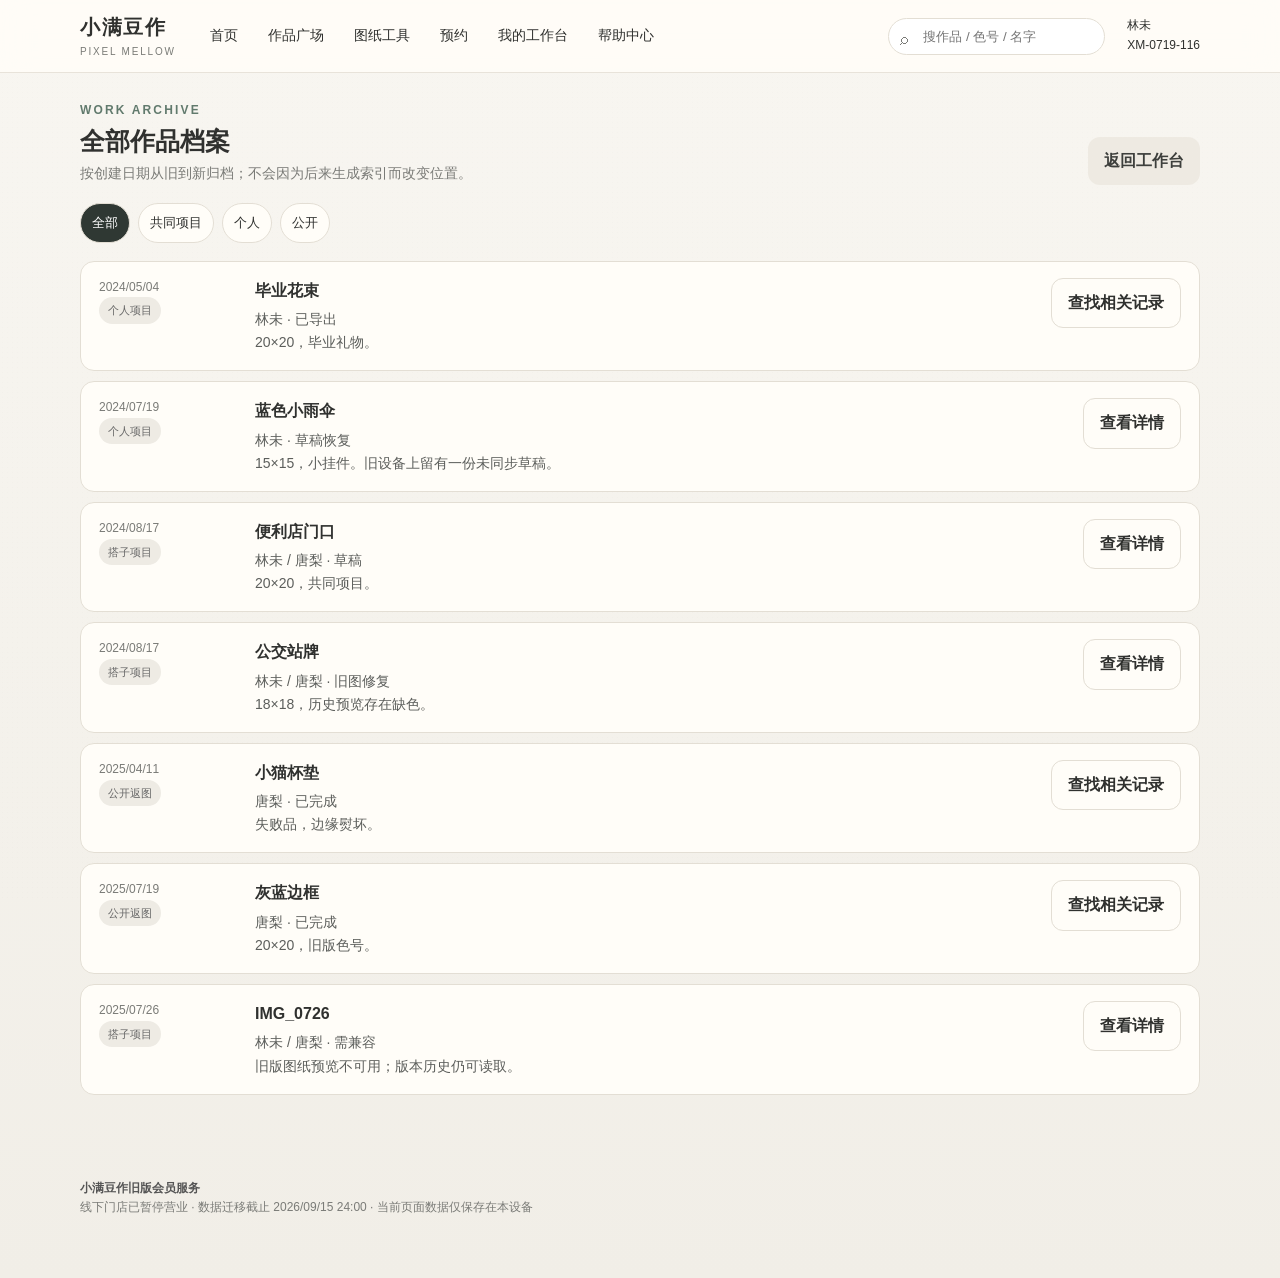
==== archive.html @ 3117f8c7 "pindou" ====
<!doctype html><html lang="zh-CN"><head><meta charset="utf-8"><meta name="viewport" content="width=device-width,initial-scale=1,maximum-scale=1,user-scalable=yes"><meta name="theme-color" content="#f7f4ee"><title>小满豆作</title><link rel="stylesheet" href="assets/css/app.css"></head><body data-page="archive"><noscript>此页面需要启用 JavaScript。</noscript><script src="assets/js/data.js"></script><script src="assets/js/bead-editor.js"></script><script src="assets/js/app.js"></script></body></html>
---- assets/css/app.css ----
:root{--bg:#f7f4ee;--paper:#fffdf8;--ink:#30312f;--muted:#7a7b77;--line:#e3ded4;--mint:#9fb8aa;--mint-d:#617a6d;--rose:#d8b8b6;--yellow:#e6d5a0;--blue:#93a9b8;--danger:#9a625f;--shadow:0 14px 40px rgba(60,50,40,.08);--radius:18px}*{box-sizing:border-box}html{scroll-behavior:smooth}body{margin:0;background:linear-gradient(180deg,#f8f6f1,#f1eee7);color:var(--ink);font-family:-apple-system,BlinkMacSystemFont,"Segoe UI","PingFang SC","Hiragino Sans GB","Microsoft YaHei",sans-serif;line-height:1.65}.wrap{width:min(1120px,calc(100% - 32px));margin:auto}.topbar{position:sticky;top:0;z-index:30;background:rgba(255,253,248,.88);backdrop-filter:blur(14px);border-bottom:1px solid rgba(227,222,212,.8)}.nav{display:flex;align-items:center;gap:22px;height:72px}.brand{font-weight:800;letter-spacing:.08em;font-size:20px;white-space:nowrap}.brand small{display:block;font-weight:500;font-size:10px;color:var(--muted);letter-spacing:.18em}.navlinks{display:flex;gap:6px;flex:1;overflow:auto}.navlinks a{color:var(--ink);text-decoration:none;padding:9px 12px;border-radius:999px;font-size:14px;white-space:nowrap}.navlinks a.active,.navlinks a:hover{background:#ece8df}.searchbox{position:relative;min-width:210px}.searchbox input{width:100%;padding:10px 12px 10px 34px;border:1px solid var(--line);background:white;border-radius:999px;outline:none}.searchbox:before{content:'⌕';position:absolute;left:12px;top:8px;color:var(--muted)}.member{font-size:12px;color:var(--muted);white-space:nowrap}.hero{margin:30px 0 24px;padding:38px;border:1px solid var(--line);border-radius:28px;background:radial-gradient(circle at 80% 20%,rgba(159,184,170,.28),transparent 28%),radial-gradient(circle at 70% 80%,rgba(216,184,182,.24),transparent 30%),var(--paper);box-shadow:var(--shadow);position:relative;overflow:hidden}.hero h1{font-size:clamp(34px,5vw,64px);line-height:1.08;margin:6px 0 14px;letter-spacing:-.04em}.hero p{max-width:720px;color:#575954}.eyebrow{font-size:12px;letter-spacing:.18em;text-transform:uppercase;color:var(--mint-d);font-weight:800}.hero-grid{display:grid;grid-template-columns:1.3fr .7fr;gap:28px;align-items:center}.hero-art{min-height:270px;border-radius:24px;background:linear-gradient(145deg,#f5eadc,#e6efe9);display:flex;align-items:center;justify-content:center;position:relative;overflow:hidden}.hero-art .big-bead{width:180px;height:180px;border-radius:50%;background:radial-gradient(circle,#f7f3ea 0 28%,#8fa5b4 29% 58%,#6e8797 59% 100%);box-shadow:inset 0 0 0 10px rgba(255,255,255,.2),0 20px 36px rgba(75,95,104,.2)}.hero-art .mini{position:absolute;width:34px;height:34px;border-radius:50%;background:var(--rose);box-shadow:inset 0 0 0 9px rgba(255,255,255,.45)}.hero-art .m1{top:34px;left:38px}.hero-art .m2{right:32px;bottom:38px;background:var(--yellow)}.hero-art .m3{right:58px;top:48px;background:var(--mint)}.notice{display:flex;gap:14px;padding:16px 18px;border:1px solid #e8ddc4;background:#fff9eb;border-radius:14px;margin:16px 0}.notice strong{display:block}.notice .dot{width:10px;height:10px;border-radius:50%;background:#c59d57;margin-top:8px;flex:0 0 auto}.section{margin:28px 0 42px}.section-head{display:flex;align-items:end;justify-content:space-between;gap:20px;margin-bottom:14px}.section-head h2{margin:0;font-size:25px}.section-head p{margin:0;color:var(--muted);font-size:14px}.grid{display:grid;grid-template-columns:repeat(3,1fr);gap:16px}.grid.two{grid-template-columns:repeat(2,1fr)}.card{background:var(--paper);border:1px solid var(--line);border-radius:var(--radius);padding:20px;box-shadow:0 8px 24px rgba(60,50,40,.04);position:relative}.card.clickable{cursor:pointer;transition:.2s}.card.clickable:hover{transform:translateY(-2px);box-shadow:var(--shadow)}.tag{display:inline-flex;align-items:center;padding:4px 9px;border-radius:999px;background:#eeebe4;color:#666;font-size:11px;margin-right:6px}.tag.mint{background:#e6efe9;color:#597165}.tag.rose{background:#f3e8e7;color:#8d6663}.tag.blue{background:#e6edf1;color:#5f7786}.meta{font-size:12px;color:var(--muted)}.btn{display:inline-flex;align-items:center;justify-content:center;gap:8px;border:0;border-radius:12px;padding:11px 16px;background:#2f3833;color:white;text-decoration:none;font-weight:700;cursor:pointer}.btn.secondary{background:#eeeae2;color:#3d3f3c}.btn.ghost{background:transparent;color:var(--ink);border:1px solid var(--line)}.btn.danger{background:#8c5b58}.actions{display:flex;gap:10px;flex-wrap:wrap;margin-top:16px}.statrow{display:grid;grid-template-columns:repeat(4,1fr);gap:12px}.stat{padding:18px;border:1px solid var(--line);background:var(--paper);border-radius:16px}.stat b{display:block;font-size:26px}.stat span{font-size:12px;color:var(--muted)}.list{display:flex;flex-direction:column;gap:10px}.list-item{display:grid;grid-template-columns:140px 1fr auto;gap:16px;align-items:start;padding:16px 18px;background:var(--paper);border:1px solid var(--line);border-radius:14px}.list-item .date{color:var(--muted);font-size:12px}.list-item h3{margin:0 0 4px;font-size:16px}.list-item p{margin:0;color:#5c5e5b;font-size:14px}.post{padding:18px 20px;background:var(--paper);border:1px solid var(--line);border-radius:16px}.post h3{margin:3px 0 8px;font-size:18px}.story-img{width:100%;display:block;border-radius:14px;border:1px solid var(--line);background:#f0ece4;margin:12px 0 14px;aspect-ratio:12/7;object-fit:cover}.post p{margin:0}.comments{margin-top:13px;padding-top:12px;border-top:1px dashed var(--line);font-size:13px;color:#666}.comments div{margin:4px 0}.bead-preview{height:150px;border-radius:16px;background:#f3efe7;position:relative;overflow:hidden;display:grid;place-items:center;margin-bottom:14px}.thumb-grid{display:grid;grid-template-columns:repeat(var(--n),9px);gap:1px}.thumb-bead{width:9px;height:9px;border-radius:50%;box-shadow:inset 0 0 0 2px rgba(255,255,255,.5)}.project-card .progress{height:7px;background:#ece8df;border-radius:999px;overflow:hidden;margin:12px 0}.project-card .progress i{display:block;height:100%;background:var(--mint)}.split{display:grid;grid-template-columns:1fr 360px;gap:20px}.side{position:sticky;top:92px;align-self:start}.table{width:100%;border-collapse:collapse;background:var(--paper);border:1px solid var(--line);border-radius:14px;overflow:hidden}.table th,.table td{padding:12px 14px;border-bottom:1px solid var(--line);text-align:left;font-size:13px}.table th{background:#f2eee6;color:#5c5e5b}.table tr:last-child td{border-bottom:0}.search-results mark{background:#fff1b8;padding:0 2px}.hint{padding:12px 14px;border-left:3px solid var(--mint);background:#eef4f0;border-radius:8px;font-size:13px;color:#54645b}.subnav{display:flex;gap:8px;flex-wrap:wrap;margin:18px 0}.subnav a,.subnav button{border:1px solid var(--line);background:var(--paper);padding:8px 11px;border-radius:999px;color:var(--ink);text-decoration:none;font-size:13px;cursor:pointer}.subnav a.active,.subnav button.active{background:#2f3833;color:white}.empty{padding:34px;text-align:center;border:1px dashed var(--line);border-radius:16px;color:var(--muted)}.editor-shell{display:grid;grid-template-columns:minmax(0,1fr) 280px;gap:18px}.editor-stage{background:#ece8df;border:1px solid var(--line);border-radius:20px;padding:18px;overflow:auto;min-height:520px;display:flex;align-items:center;justify-content:center}.bead-board{display:grid;grid-template-columns:repeat(var(--size),var(--cell));gap:2px;padding:16px;background:#d9d2c5;border-radius:16px;touch-action:none;user-select:none;box-shadow:inset 0 0 0 1px rgba(70,60,50,.08)}.bead-cell{width:var(--cell);height:var(--cell);border-radius:50%;background:rgba(255,255,255,.22);position:relative;box-shadow:inset 0 0 0 1px rgba(70,60,50,.08);cursor:pointer}.bead-cell.guide:after{content:'';position:absolute;inset:28%;border-radius:50%;background:var(--guide);opacity:.22}.bead-cell.filled{background:var(--bead);box-shadow:inset 0 0 0 calc(var(--cell)*.28) rgba(255,255,255,.38),0 1px 1px rgba(30,30,30,.12)}.bead-cell.final-slot{outline:2px dashed #8d6c67;outline-offset:2px}.palette{display:grid;grid-template-columns:1fr 1fr;gap:8px}.swatch{border:1px solid var(--line);background:white;border-radius:12px;padding:9px;display:flex;align-items:center;gap:8px;cursor:pointer}.swatch.active{outline:2px solid #2f3833}.swatch i{width:24px;height:24px;border-radius:50%;background:var(--c);box-shadow:inset 0 0 0 7px rgba(255,255,255,.4)}.toolrow{display:flex;gap:8px;flex-wrap:wrap}.toolrow button{border:1px solid var(--line);background:white;border-radius:10px;padding:9px 11px;cursor:pointer}.editor-meta{font-size:13px;color:var(--muted)}.completion{padding:18px;border-radius:14px;background:#edf3ef;border:1px solid #dbe8e0;margin-top:14px}.iron-layer{position:absolute;inset:0;pointer-events:none;background:linear-gradient(115deg,transparent 20%,rgba(255,255,255,.55) 45%,transparent 70%);opacity:0;transform:translateX(-100%)}.iron-layer.run{animation:iron 1.8s ease both}@keyframes iron{0%{opacity:0;transform:translateX(-100%)}20%{opacity:.8}100%{opacity:0;transform:translateX(100%)}}.toast{position:fixed;right:24px;bottom:24px;z-index:50;padding:13px 16px;background:#2f3833;color:white;border-radius:12px;box-shadow:var(--shadow);opacity:0;transform:translateY(8px);pointer-events:none;transition:.25s}.toast.show{opacity:1;transform:none}.toast.ghost{background:#4d4b50}.modal{position:fixed;inset:0;background:rgba(30,28,24,.42);display:none;z-index:60;align-items:center;justify-content:center;padding:20px}.modal.open{display:flex}.modal-card{width:min(720px,100%);max-height:85vh;overflow:auto;background:var(--paper);border-radius:22px;padding:24px;box-shadow:0 30px 80px rgba(0,0,0,.18);position:relative}.modal-close{position:sticky;top:0;float:right;z-index:2;border:1px solid var(--line);background:var(--paper);border-radius:999px;padding:7px 11px;cursor:pointer}.search-pop{position:absolute;top:48px;left:0;right:0;background:var(--paper);border:1px solid var(--line);border-radius:14px;box-shadow:var(--shadow);padding:8px;display:none;max-height:360px;overflow:auto}.search-pop.open{display:block}.search-hit{display:block;padding:10px;border-radius:10px;text-decoration:none;color:var(--ink)}.search-hit:hover{background:#f0ece5}.search-hit small{display:block;color:var(--muted)}.footer{padding:42px 0 60px;color:var(--muted);font-size:12px}.odd{color:#7d5d5a}.micro{font-size:11px;color:var(--muted)}.ghostline{font-family:ui-monospace,Consolas,monospace;background:#f3efe8;padding:10px 12px;border-radius:10px;font-size:12px}.migration-choice{display:grid;grid-template-columns:repeat(2,1fr);gap:12px}.migration-choice button{padding:18px;text-align:left;border:1px solid var(--line);background:var(--paper);border-radius:16px;cursor:pointer}.migration-choice button:hover{border-color:#9eb2a7}.quiet-end{padding:44px 24px;text-align:center;background:var(--paper);border:1px solid var(--line);border-radius:24px}.quiet-end h2{font-size:30px;margin:0 0 8px}.quiet-end p{color:var(--muted)}@media(max-width:860px){.nav{height:auto;padding:12px 0;flex-wrap:wrap}.navlinks{order:3;width:100%}.searchbox{flex:1;min-width:150px}.member{display:none}.hero{padding:24px}.hero-grid,.split,.editor-shell{grid-template-columns:1fr}.hero-art{min-height:200px}.grid,.grid.two{grid-template-columns:1fr}.statrow{grid-template-columns:repeat(2,1fr)}.side{position:static}.list-item{grid-template-columns:1fr}.editor-stage{min-height:420px;padding:10px}.migration-choice{grid-template-columns:1fr}.bead-board{}.wrap{width:min(100% - 20px,1120px)}}@media(max-width:480px){.brand{font-size:18px}.hero h1{font-size:36px}.hero-art .big-bead{width:130px;height:130px}.statrow{grid-template-columns:1fr 1fr}.card{padding:16px}.post{padding:15px}.bead-board{gap:1px;padding:10px}.palette{grid-template-columns:1fr}.toast{left:12px;right:12px;bottom:12px}.table{display:block;overflow-x:auto}.searchbox{min-width:130px}}a{color:var(--mint-d);text-underline-offset:3px}.brand,.card.clickable,.member{text-decoration:none;color:inherit}.member:hover{color:var(--ink)}body:before{content:'';position:fixed;inset:0;pointer-events:none;opacity:.28;z-index:-1;background-image:radial-gradient(rgba(80,65,45,.055) .65px,transparent .65px);background-size:5px 5px}.hero-art{padding:0;background:#e9e4da}.hero-art img{width:100%;height:100%;min-height:270px;object-fit:cover;display:block;filter:saturate(.88) contrast(.96)}.hero-note{margin-top:12px}.card.clickable{display:block}.grid{grid-template-columns:repeat(3,minmax(0,1fr))}.post{box-shadow:0 5px 18px rgba(60,50,40,.035)}.post-preview{display:-webkit-box;-webkit-line-clamp:4;-webkit-box-orient:vertical;overflow:hidden}.post-foot{display:flex;align-items:center;justify-content:space-between;gap:10px;margin-top:16px;padding-top:12px;border-top:1px dashed var(--line)}.post.detail{max-width:780px;margin:auto;padding:26px}.post.detail h2{font-size:30px;margin:6px 0 10px}.detail-comments{font-size:14px}.detail-comments b{display:block;color:var(--ink);margin-bottom:7px}.crumb{display:flex;gap:8px;align-items:center;color:var(--muted);font-size:13px;margin:18px 0}.crumb a{color:var(--mint-d)}.story-img{max-height:420px}.generated-thumb{display:grid;place-items:center;min-height:260px;background:linear-gradient(145deg,#f1eee7,#e4ded2)}.generated-thumb .thumb-grid{transform:scale(1.55)}.table-wrap{overflow:auto;border-radius:14px}.table a{color:var(--ink)}.table tr:hover td{background:#fbf9f4}.card-head{display:flex;align-items:center;justify-content:space-between;gap:12px}.card-head h3{margin:0}.compact-row{grid-template-columns:110px 1fr auto;padding:13px 0;border:0;border-top:1px solid var(--line);border-radius:0;box-shadow:none}.compact-row:first-of-type{margin-top:10px}.stat small{display:block;font-size:10px;color:var(--muted);margin-top:2px}.checklist{display:grid;gap:0}.checklist>div{display:flex;align-items:center;justify-content:space-between;padding:12px 0;border-bottom:1px solid var(--line)}.checklist>div:last-child{border-bottom:0}.ok{color:#567365}.warn{color:#8b6d39}.bad{color:#935c58}.check-card{min-height:175px}.check-label{display:inline-block;font-size:11px;font-weight:800;letter-spacing:.08em;padding:5px 9px;border-radius:999px;background:#efebe3;color:#666}.check-label.ok{background:#e7f0e9;color:#567365}.check-label.warn{background:#fff3d9;color:#836628}.check-label.bad{background:#f5e5e3;color:#915d59}.project-facts{display:grid;grid-template-columns:repeat(4,1fr);gap:10px;margin:20px 0}.project-facts>div{padding:14px;background:#f3efe8;border-radius:12px}.project-facts span{display:block;font-size:11px;color:var(--muted)}.project-facts b{font-size:14px}.legacy-project{padding:28px;max-width:860px}.compat-card{display:flex;justify-content:space-between;gap:20px;align-items:center}.compat-card h3{margin:2px 0}.compat-preview{display:flex;align-items:center;justify-content:center;gap:18px;margin:18px 0}.legacy-chip{min-width:100px;padding:15px;border:1px solid var(--line);border-radius:14px;text-align:center;background:#edf1f3;font-weight:800}.legacy-chip.pale{background:#f5f2eb}.muted-hint{border-left-color:#c8c1b5;background:#f5f2eb}.link-btn{border:0;background:none;color:var(--mint-d);padding:0;text-decoration:underline;cursor:pointer}.hidden{display:none!important}.subtle{background:#f6f3ec;border-color:var(--line)}.soft{background:#faf8f3}.editor-card{padding:14px}.editor-panel h3{margin:2px 0 8px}.editor-title-row{display:flex;justify-content:space-between;gap:8px}.primary-tools button{min-height:40px}.toolrow button.active-tool{background:#2f3833;color:white}.editor-stage{overscroll-behavior:contain}.board-wrap{position:relative;min-width:max-content}.bead-cell.pulse{animation:pulseCell .9s ease 2}@keyframes pulseCell{50%{outline:4px solid rgba(154,98,95,.45);outline-offset:3px}}.bead-cell.readonly{cursor:default}.editor-readonly .toolrow button:not(#zoomOut):not(#zoomIn):not(#guide):not(#locate){opacity:.45;cursor:not-allowed}.final-hint{margin-top:10px;padding-top:10px;border-top:1px dashed var(--line)}.pan-mode{cursor:grab}.pan-mode:active{cursor:grabbing}.ghost-note{margin-top:10px}.ghost-row td{background:#f0edf2!important;color:#5c5360}.centered{justify-content:center}.footer b{color:#555}.empty.compact{padding:12px}.quiet-end{background:radial-gradient(circle at 50% 0,rgba(159,184,170,.14),transparent 42%),var(--paper)}@media(max-width:860px){.hero-art img{min-height:210px}.project-facts{grid-template-columns:repeat(2,1fr)}.compat-card{display:block}.post.detail{padding:20px}.compact-row{grid-template-columns:1fr auto}.compact-row .date{grid-column:1/-1}.editor-stage{justify-content:flex-start;min-height:480px}.generated-thumb .thumb-grid{transform:scale(1.3)}}@media(max-width:600px){.nav{gap:10px}.searchbox{order:2;min-width:0;width:calc(100% - 130px)}.navlinks{order:3}.hero{margin-top:16px;border-radius:20px}.hero p{font-size:14px}.hero-art{display:none}.section{margin:22px 0 34px}.section-head{align-items:flex-start;flex-direction:column}.list-item{gap:9px}.post.detail h2{font-size:25px}.project-facts{grid-template-columns:1fr 1fr}.editor-card{padding:8px}.editor-stage{padding:8px;min-height:430px;max-height:68vh}.bead-board{padding:12px}.toolrow{display:grid;grid-template-columns:repeat(3,1fr)}.toolrow button{padding:9px 6px;font-size:12px}.palette{grid-template-columns:1fr 1fr}.swatch{padding:8px 6px}.swatch i{width:22px;height:22px}.migration-choice button{min-height:92px}.generated-thumb{min-height:220px}.post-foot .btn{padding:8px 12px}.toast{font-size:13px}.legacy-project{padding:19px}}@media(max-width:390px){.palette{grid-template-columns:1fr}.toolrow{grid-template-columns:repeat(2,1fr)}.project-facts{grid-template-columns:1fr}.brand small{display:none}.brand{font-size:17px}.searchbox{width:calc(100% - 110px)}}.filterbar{display:flex;align-items:center;justify-content:space-between;gap:16px;margin:12px 0 18px}.tag-scroll{margin:0;min-width:0}.year-filter{display:flex;align-items:center;gap:7px;color:var(--muted);font-size:12px;white-space:nowrap}.year-filter select{border:1px solid var(--line);background:var(--paper);border-radius:999px;padding:8px 30px 8px 11px;color:var(--ink)}.plaza-count{font-size:12px;color:var(--muted);padding:7px 10px;background:#f0ece4;border-radius:999px;white-space:nowrap}.read-post{opacity:.78}.read-post:hover{opacity:1}.author-link{color:inherit;text-decoration:none;border-bottom:1px dotted #b8b0a2}.pager{display:grid;grid-template-columns:1fr auto 1fr;align-items:center;gap:12px;margin:22px 0 0}.pager>*:last-child{justify-self:end}.post-nav{display:grid;grid-template-columns:1fr auto 1fr;align-items:center;gap:14px;max-width:780px;margin:18px auto}.post-nav>div:last-child{text-align:right}.post-nav a:not(.btn){font-size:13px;color:var(--muted)}.profile-card{display:grid;grid-template-columns:96px 1fr;gap:22px;background:var(--paper);border:1px solid var(--line);border-radius:24px;padding:26px;box-shadow:var(--shadow);max-width:900px}.avatar{width:86px;height:86px;border-radius:28px;background:linear-gradient(145deg,#e9ddd8,#dce8e1);display:grid;place-items:center;font-size:34px;font-weight:800;color:#667268}.profile-card h2{font-size:32px;margin:2px 0 0}.profile-card p{max-width:700px}.profile-card blockquote{margin:12px 0 0;padding:10px 14px;border-left:3px solid var(--mint);background:#f3f0e9;color:#666;border-radius:0 10px 10px 0}.compact-section{max-width:900px}.modal-list .compact-row{grid-template-columns:110px 1fr auto}.compact-details{border:1px solid var(--line);border-radius:12px;background:#faf8f3;margin:10px 0 14px}.compact-details summary{cursor:pointer;padding:11px 13px;font-weight:700;font-size:13px}.history-columns{display:grid;grid-template-columns:1fr 1fr;gap:14px;padding:0 13px 13px}.history-columns b{display:block;font-size:12px;margin-bottom:5px}.record-actions{margin-top:10px}.record-actions .btn{flex:1;padding-inline:8px}.faq-groups{display:grid;gap:12px}.faq-group{border:1px solid var(--line);border-radius:16px;background:#f3efe8;overflow:hidden}.faq-group>summary{cursor:pointer;list-style:none;padding:15px 18px;font-weight:800;display:flex;justify-content:space-between;align-items:center}.faq-group>summary::-webkit-details-marker{display:none}.faq-group>summary:after{content:'＋';font-weight:500;color:var(--muted)}.faq-group[open]>summary:after{content:'－'}.faq-group>summary span{margin-left:auto;margin-right:12px;font-size:11px;font-weight:500;color:var(--muted)}.faq-grid{padding:0 12px 12px}.faq-grid .card{box-shadow:none;background:var(--paper)}.editor-intro{margin:12px 0;padding:12px 14px;background:#fff8e8;border:1px solid #eadfc2;border-radius:12px;font-size:13px}.editor-intro b{display:block;margin-bottom:4px}.editor-intro ol{margin:5px 0 8px;padding-left:20px}.editor-intro li{margin:2px 0}.tool-caption{font-size:10px;letter-spacing:.12em;color:var(--muted);font-weight:800;margin:13px 0 6px}.secondary-tools{padding-top:2px;border-top:1px dashed var(--line);margin-top:10px}.editor-hint{margin-top:12px}.primary-tools #moreTools{background:#f5f2eb}.primary-tools #moreTools[aria-expanded="true"]{background:#e8e4dc}.editor-readonly #moreTools{opacity:1!important;cursor:pointer!important}@media(max-width:860px){.filterbar{align-items:flex-start;flex-direction:column}.tag-scroll{width:100%;overflow-x:auto;flex-wrap:nowrap;padding-bottom:4px}.tag-scroll a{flex:0 0 auto}.year-filter{align-self:flex-end}.profile-card{grid-template-columns:72px 1fr;padding:20px}.avatar{width:66px;height:66px;border-radius:22px;font-size:27px}.profile-card h2{font-size:27px}}@media(max-width:600px){.plaza-count{align-self:flex-start}.pager{grid-template-columns:1fr 1fr}.pager .micro{grid-column:1/-1;grid-row:1;text-align:center}.pager .btn{grid-row:2}.post-nav{grid-template-columns:1fr 1fr}.post-nav>div:nth-child(2){grid-column:1/-1;grid-row:2;text-align:center}.post-nav>div:last-child{text-align:right}.profile-card{grid-template-columns:1fr}.avatar{width:58px;height:58px}.history-columns{grid-template-columns:1fr}.faq-grid{padding:0 8px 8px}.primary-tools{grid-template-columns:repeat(2,1fr)!important}.primary-tools #moreTools{grid-column:1/-1}.secondary-tools .toolrow{grid-template-columns:repeat(2,1fr)}.editor-hint{font-size:12px}.modal-list .compact-row{grid-template-columns:1fr}.modal-list .compact-row .date{grid-column:auto}}.select-filters{display:flex;gap:8px;align-items:center;flex-wrap:wrap}@media(max-width:600px){.select-filters{width:100%;justify-content:space-between}.year-filter{align-self:auto}}.search-type-filter{margin-top:0;overflow-x:auto;flex-wrap:nowrap;padding-bottom:5px}.search-type-filter a{flex:0 0 auto}
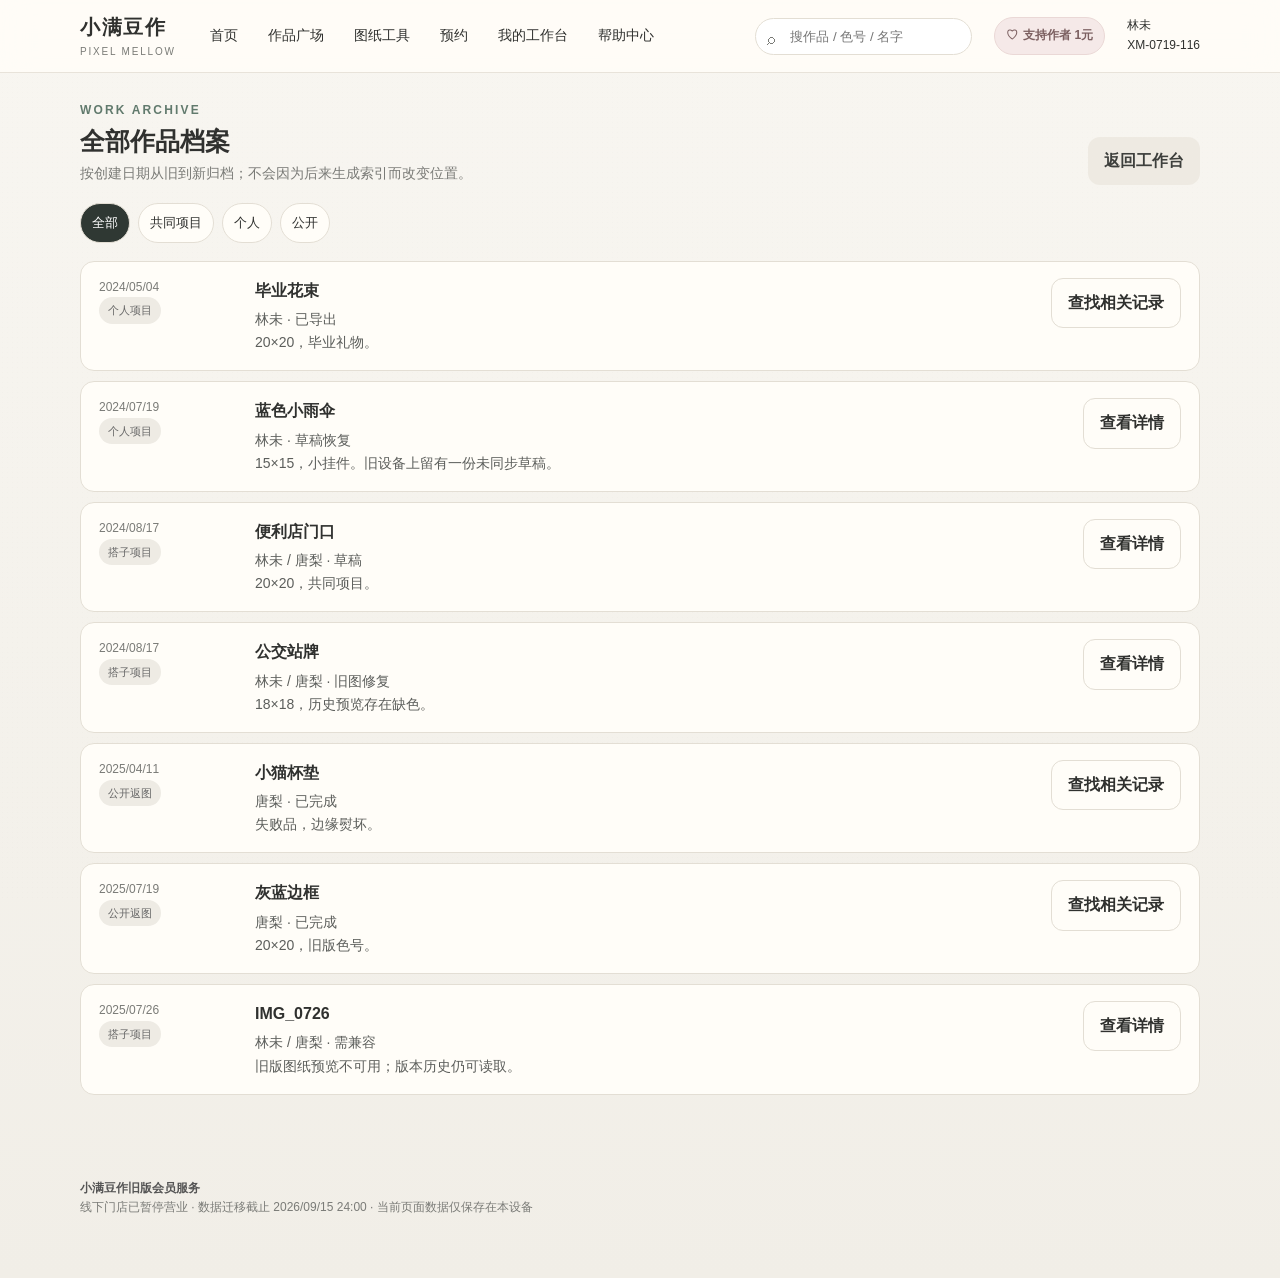
==== commit 9878e83c: "pindou1" ====
--- a/archive.html
+++ b/archive.html
@@ -1 +1 @@
-<!doctype html><html lang="zh-CN"><head><meta charset="utf-8"><meta name="viewport" content="width=device-width,initial-scale=1,maximum-scale=1,user-scalable=yes"><meta name="theme-color" content="#f7f4ee"><title>小满豆作</title><link rel="stylesheet" href="assets/css/app.css"></head><body data-page="archive"><noscript>此页面需要启用 JavaScript。</noscript><script src="assets/js/data.js"></script><script src="assets/js/bead-editor.js"></script><script src="assets/js/app.js"></script></body></html>+<!doctype html><html lang="zh-CN"><head><meta charset="utf-8"><meta name="viewport" content="width=device-width,initial-scale=1,maximum-scale=1,user-scalable=yes"><meta name="theme-color" content="#f7f4ee"><title>小满豆作</title><link rel="stylesheet" href="assets/css/app.css"><link rel="stylesheet" href="assets/css/paywall.css"></head><body data-page="archive"><noscript>此页面需要启用 JavaScript。</noscript><script src="assets/js/data.js"></script><script src="assets/js/bead-editor.js"></script><script src="assets/js/paywall.js"></script><script src="assets/js/app.js"></script></body></html>
--- a/assets/css/app.css
+++ b/assets/css/app.css
@@ -1 +1 @@
-:root{--bg:#f7f4ee;--paper:#fffdf8;--ink:#30312f;--muted:#7a7b77;--line:#e3ded4;--mint:#9fb8aa;--mint-d:#617a6d;--rose:#d8b8b6;--yellow:#e6d5a0;--blue:#93a9b8;--danger:#9a625f;--shadow:0 14px 40px rgba(60,50,40,.08);--radius:18px}*{box-sizing:border-box}html{scroll-behavior:smooth}body{margin:0;background:linear-gradient(180deg,#f8f6f1,#f1eee7);color:var(--ink);font-family:-apple-system,BlinkMacSystemFont,"Segoe UI","PingFang SC","Hiragino Sans GB","Microsoft YaHei",sans-serif;line-height:1.65}.wrap{width:min(1120px,calc(100% - 32px));margin:auto}.topbar{position:sticky;top:0;z-index:30;background:rgba(255,253,248,.88);backdrop-filter:blur(14px);border-bottom:1px solid rgba(227,222,212,.8)}.nav{display:flex;align-items:center;gap:22px;height:72px}.brand{font-weight:800;letter-spacing:.08em;font-size:20px;white-space:nowrap}.brand small{display:block;font-weight:500;font-size:10px;color:var(--muted);letter-spacing:.18em}.navlinks{display:flex;gap:6px;flex:1;overflow:auto}.navlinks a{color:var(--ink);text-decoration:none;padding:9px 12px;border-radius:999px;font-size:14px;white-space:nowrap}.navlinks a.active,.navlinks a:hover{background:#ece8df}.searchbox{position:relative;min-width:210px}.searchbox input{width:100%;padding:10px 12px 10px 34px;border:1px solid var(--line);background:white;border-radius:999px;outline:none}.searchbox:before{content:'⌕';position:absolute;left:12px;top:8px;color:var(--muted)}.member{font-size:12px;color:var(--muted);white-space:nowrap}.hero{margin:30px 0 24px;padding:38px;border:1px solid var(--line);border-radius:28px;background:radial-gradient(circle at 80% 20%,rgba(159,184,170,.28),transparent 28%),radial-gradient(circle at 70% 80%,rgba(216,184,182,.24),transparent 30%),var(--paper);box-shadow:var(--shadow);position:relative;overflow:hidden}.hero h1{font-size:clamp(34px,5vw,64px);line-height:1.08;margin:6px 0 14px;letter-spacing:-.04em}.hero p{max-width:720px;color:#575954}.eyebrow{font-size:12px;letter-spacing:.18em;text-transform:uppercase;color:var(--mint-d);font-weight:800}.hero-grid{display:grid;grid-template-columns:1.3fr .7fr;gap:28px;align-items:center}.hero-art{min-height:270px;border-radius:24px;background:linear-gradient(145deg,#f5eadc,#e6efe9);display:flex;align-items:center;justify-content:center;position:relative;overflow:hidden}.hero-art .big-bead{width:180px;height:180px;border-radius:50%;background:radial-gradient(circle,#f7f3ea 0 28%,#8fa5b4 29% 58%,#6e8797 59% 100%);box-shadow:inset 0 0 0 10px rgba(255,255,255,.2),0 20px 36px rgba(75,95,104,.2)}.hero-art .mini{position:absolute;width:34px;height:34px;border-radius:50%;background:var(--rose);box-shadow:inset 0 0 0 9px rgba(255,255,255,.45)}.hero-art .m1{top:34px;left:38px}.hero-art .m2{right:32px;bottom:38px;background:var(--yellow)}.hero-art .m3{right:58px;top:48px;background:var(--mint)}.notice{display:flex;gap:14px;padding:16px 18px;border:1px solid #e8ddc4;background:#fff9eb;border-radius:14px;margin:16px 0}.notice strong{display:block}.notice .dot{width:10px;height:10px;border-radius:50%;background:#c59d57;margin-top:8px;flex:0 0 auto}.section{margin:28px 0 42px}.section-head{display:flex;align-items:end;justify-content:space-between;gap:20px;margin-bottom:14px}.section-head h2{margin:0;font-size:25px}.section-head p{margin:0;color:var(--muted);font-size:14px}.grid{display:grid;grid-template-columns:repeat(3,1fr);gap:16px}.grid.two{grid-template-columns:repeat(2,1fr)}.card{background:var(--paper);border:1px solid var(--line);border-radius:var(--radius);padding:20px;box-shadow:0 8px 24px rgba(60,50,40,.04);position:relative}.card.clickable{cursor:pointer;transition:.2s}.card.clickable:hover{transform:translateY(-2px);box-shadow:var(--shadow)}.tag{display:inline-flex;align-items:center;padding:4px 9px;border-radius:999px;background:#eeebe4;color:#666;font-size:11px;margin-right:6px}.tag.mint{background:#e6efe9;color:#597165}.tag.rose{background:#f3e8e7;color:#8d6663}.tag.blue{background:#e6edf1;color:#5f7786}.meta{font-size:12px;color:var(--muted)}.btn{display:inline-flex;align-items:center;justify-content:center;gap:8px;border:0;border-radius:12px;padding:11px 16px;background:#2f3833;color:white;text-decoration:none;font-weight:700;cursor:pointer}.btn.secondary{background:#eeeae2;color:#3d3f3c}.btn.ghost{background:transparent;color:var(--ink);border:1px solid var(--line)}.btn.danger{background:#8c5b58}.actions{display:flex;gap:10px;flex-wrap:wrap;margin-top:16px}.statrow{display:grid;grid-template-columns:repeat(4,1fr);gap:12px}.stat{padding:18px;border:1px solid var(--line);background:var(--paper);border-radius:16px}.stat b{display:block;font-size:26px}.stat span{font-size:12px;color:var(--muted)}.list{display:flex;flex-direction:column;gap:10px}.list-item{display:grid;grid-template-columns:140px 1fr auto;gap:16px;align-items:start;padding:16px 18px;background:var(--paper);border:1px solid var(--line);border-radius:14px}.list-item .date{color:var(--muted);font-size:12px}.list-item h3{margin:0 0 4px;font-size:16px}.list-item p{margin:0;color:#5c5e5b;font-size:14px}.post{padding:18px 20px;background:var(--paper);border:1px solid var(--line);border-radius:16px}.post h3{margin:3px 0 8px;font-size:18px}.story-img{width:100%;display:block;border-radius:14px;border:1px solid var(--line);background:#f0ece4;margin:12px 0 14px;aspect-ratio:12/7;object-fit:cover}.post p{margin:0}.comments{margin-top:13px;padding-top:12px;border-top:1px dashed var(--line);font-size:13px;color:#666}.comments div{margin:4px 0}.bead-preview{height:150px;border-radius:16px;background:#f3efe7;position:relative;overflow:hidden;display:grid;place-items:center;margin-bottom:14px}.thumb-grid{display:grid;grid-template-columns:repeat(var(--n),9px);gap:1px}.thumb-bead{width:9px;height:9px;border-radius:50%;box-shadow:inset 0 0 0 2px rgba(255,255,255,.5)}.project-card .progress{height:7px;background:#ece8df;border-radius:999px;overflow:hidden;margin:12px 0}.project-card .progress i{display:block;height:100%;background:var(--mint)}.split{display:grid;grid-template-columns:1fr 360px;gap:20px}.side{position:sticky;top:92px;align-self:start}.table{width:100%;border-collapse:collapse;background:var(--paper);border:1px solid var(--line);border-radius:14px;overflow:hidden}.table th,.table td{padding:12px 14px;border-bottom:1px solid var(--line);text-align:left;font-size:13px}.table th{background:#f2eee6;color:#5c5e5b}.table tr:last-child td{border-bottom:0}.search-results mark{background:#fff1b8;padding:0 2px}.hint{padding:12px 14px;border-left:3px solid var(--mint);background:#eef4f0;border-radius:8px;font-size:13px;color:#54645b}.subnav{display:flex;gap:8px;flex-wrap:wrap;margin:18px 0}.subnav a,.subnav button{border:1px solid var(--line);background:var(--paper);padding:8px 11px;border-radius:999px;color:var(--ink);text-decoration:none;font-size:13px;cursor:pointer}.subnav a.active,.subnav button.active{background:#2f3833;color:white}.empty{padding:34px;text-align:center;border:1px dashed var(--line);border-radius:16px;color:var(--muted)}.editor-shell{display:grid;grid-template-columns:minmax(0,1fr) 280px;gap:18px}.editor-stage{background:#ece8df;border:1px solid var(--line);border-radius:20px;padding:18px;overflow:auto;min-height:520px;display:flex;align-items:center;justify-content:center}.bead-board{display:grid;grid-template-columns:repeat(var(--size),var(--cell));gap:2px;padding:16px;background:#d9d2c5;border-radius:16px;touch-action:none;user-select:none;box-shadow:inset 0 0 0 1px rgba(70,60,50,.08)}.bead-cell{width:var(--cell);height:var(--cell);border-radius:50%;background:rgba(255,255,255,.22);position:relative;box-shadow:inset 0 0 0 1px rgba(70,60,50,.08);cursor:pointer}.bead-cell.guide:after{content:'';position:absolute;inset:28%;border-radius:50%;background:var(--guide);opacity:.22}.bead-cell.filled{background:var(--bead);box-shadow:inset 0 0 0 calc(var(--cell)*.28) rgba(255,255,255,.38),0 1px 1px rgba(30,30,30,.12)}.bead-cell.final-slot{outline:2px dashed #8d6c67;outline-offset:2px}.palette{display:grid;grid-template-columns:1fr 1fr;gap:8px}.swatch{border:1px solid var(--line);background:white;border-radius:12px;padding:9px;display:flex;align-items:center;gap:8px;cursor:pointer}.swatch.active{outline:2px solid #2f3833}.swatch i{width:24px;height:24px;border-radius:50%;background:var(--c);box-shadow:inset 0 0 0 7px rgba(255,255,255,.4)}.toolrow{display:flex;gap:8px;flex-wrap:wrap}.toolrow button{border:1px solid var(--line);background:white;border-radius:10px;padding:9px 11px;cursor:pointer}.editor-meta{font-size:13px;color:var(--muted)}.completion{padding:18px;border-radius:14px;background:#edf3ef;border:1px solid #dbe8e0;margin-top:14px}.iron-layer{position:absolute;inset:0;pointer-events:none;background:linear-gradient(115deg,transparent 20%,rgba(255,255,255,.55) 45%,transparent 70%);opacity:0;transform:translateX(-100%)}.iron-layer.run{animation:iron 1.8s ease both}@keyframes iron{0%{opacity:0;transform:translateX(-100%)}20%{opacity:.8}100%{opacity:0;transform:translateX(100%)}}.toast{position:fixed;right:24px;bottom:24px;z-index:50;padding:13px 16px;background:#2f3833;color:white;border-radius:12px;box-shadow:var(--shadow);opacity:0;transform:translateY(8px);pointer-events:none;transition:.25s}.toast.show{opacity:1;transform:none}.toast.ghost{background:#4d4b50}.modal{position:fixed;inset:0;background:rgba(30,28,24,.42);display:none;z-index:60;align-items:center;justify-content:center;padding:20px}.modal.open{display:flex}.modal-card{width:min(720px,100%);max-height:85vh;overflow:auto;background:var(--paper);border-radius:22px;padding:24px;box-shadow:0 30px 80px rgba(0,0,0,.18);position:relative}.modal-close{position:sticky;top:0;float:right;z-index:2;border:1px solid var(--line);background:var(--paper);border-radius:999px;padding:7px 11px;cursor:pointer}.search-pop{position:absolute;top:48px;left:0;right:0;background:var(--paper);border:1px solid var(--line);border-radius:14px;box-shadow:var(--shadow);padding:8px;display:none;max-height:360px;overflow:auto}.search-pop.open{display:block}.search-hit{display:block;padding:10px;border-radius:10px;text-decoration:none;color:var(--ink)}.search-hit:hover{background:#f0ece5}.search-hit small{display:block;color:var(--muted)}.footer{padding:42px 0 60px;color:var(--muted);font-size:12px}.odd{color:#7d5d5a}.micro{font-size:11px;color:var(--muted)}.ghostline{font-family:ui-monospace,Consolas,monospace;background:#f3efe8;padding:10px 12px;border-radius:10px;font-size:12px}.migration-choice{display:grid;grid-template-columns:repeat(2,1fr);gap:12px}.migration-choice button{padding:18px;text-align:left;border:1px solid var(--line);background:var(--paper);border-radius:16px;cursor:pointer}.migration-choice button:hover{border-color:#9eb2a7}.quiet-end{padding:44px 24px;text-align:center;background:var(--paper);border:1px solid var(--line);border-radius:24px}.quiet-end h2{font-size:30px;margin:0 0 8px}.quiet-end p{color:var(--muted)}@media(max-width:860px){.nav{height:auto;padding:12px 0;flex-wrap:wrap}.navlinks{order:3;width:100%}.searchbox{flex:1;min-width:150px}.member{display:none}.hero{padding:24px}.hero-grid,.split,.editor-shell{grid-template-columns:1fr}.hero-art{min-height:200px}.grid,.grid.two{grid-template-columns:1fr}.statrow{grid-template-columns:repeat(2,1fr)}.side{position:static}.list-item{grid-template-columns:1fr}.editor-stage{min-height:420px;padding:10px}.migration-choice{grid-template-columns:1fr}.bead-board{}.wrap{width:min(100% - 20px,1120px)}}@media(max-width:480px){.brand{font-size:18px}.hero h1{font-size:36px}.hero-art .big-bead{width:130px;height:130px}.statrow{grid-template-columns:1fr 1fr}.card{padding:16px}.post{padding:15px}.bead-board{gap:1px;padding:10px}.palette{grid-template-columns:1fr}.toast{left:12px;right:12px;bottom:12px}.table{display:block;overflow-x:auto}.searchbox{min-width:130px}}a{color:var(--mint-d);text-underline-offset:3px}.brand,.card.clickable,.member{text-decoration:none;color:inherit}.member:hover{color:var(--ink)}body:before{content:'';position:fixed;inset:0;pointer-events:none;opacity:.28;z-index:-1;background-image:radial-gradient(rgba(80,65,45,.055) .65px,transparent .65px);background-size:5px 5px}.hero-art{padding:0;background:#e9e4da}.hero-art img{width:100%;height:100%;min-height:270px;object-fit:cover;display:block;filter:saturate(.88) contrast(.96)}.hero-note{margin-top:12px}.card.clickable{display:block}.grid{grid-template-columns:repeat(3,minmax(0,1fr))}.post{box-shadow:0 5px 18px rgba(60,50,40,.035)}.post-preview{display:-webkit-box;-webkit-line-clamp:4;-webkit-box-orient:vertical;overflow:hidden}.post-foot{display:flex;align-items:center;justify-content:space-between;gap:10px;margin-top:16px;padding-top:12px;border-top:1px dashed var(--line)}.post.detail{max-width:780px;margin:auto;padding:26px}.post.detail h2{font-size:30px;margin:6px 0 10px}.detail-comments{font-size:14px}.detail-comments b{display:block;color:var(--ink);margin-bottom:7px}.crumb{display:flex;gap:8px;align-items:center;color:var(--muted);font-size:13px;margin:18px 0}.crumb a{color:var(--mint-d)}.story-img{max-height:420px}.generated-thumb{display:grid;place-items:center;min-height:260px;background:linear-gradient(145deg,#f1eee7,#e4ded2)}.generated-thumb .thumb-grid{transform:scale(1.55)}.table-wrap{overflow:auto;border-radius:14px}.table a{color:var(--ink)}.table tr:hover td{background:#fbf9f4}.card-head{display:flex;align-items:center;justify-content:space-between;gap:12px}.card-head h3{margin:0}.compact-row{grid-template-columns:110px 1fr auto;padding:13px 0;border:0;border-top:1px solid var(--line);border-radius:0;box-shadow:none}.compact-row:first-of-type{margin-top:10px}.stat small{display:block;font-size:10px;color:var(--muted);margin-top:2px}.checklist{display:grid;gap:0}.checklist>div{display:flex;align-items:center;justify-content:space-between;padding:12px 0;border-bottom:1px solid var(--line)}.checklist>div:last-child{border-bottom:0}.ok{color:#567365}.warn{color:#8b6d39}.bad{color:#935c58}.check-card{min-height:175px}.check-label{display:inline-block;font-size:11px;font-weight:800;letter-spacing:.08em;padding:5px 9px;border-radius:999px;background:#efebe3;color:#666}.check-label.ok{background:#e7f0e9;color:#567365}.check-label.warn{background:#fff3d9;color:#836628}.check-label.bad{background:#f5e5e3;color:#915d59}.project-facts{display:grid;grid-template-columns:repeat(4,1fr);gap:10px;margin:20px 0}.project-facts>div{padding:14px;background:#f3efe8;border-radius:12px}.project-facts span{display:block;font-size:11px;color:var(--muted)}.project-facts b{font-size:14px}.legacy-project{padding:28px;max-width:860px}.compat-card{display:flex;justify-content:space-between;gap:20px;align-items:center}.compat-card h3{margin:2px 0}.compat-preview{display:flex;align-items:center;justify-content:center;gap:18px;margin:18px 0}.legacy-chip{min-width:100px;padding:15px;border:1px solid var(--line);border-radius:14px;text-align:center;background:#edf1f3;font-weight:800}.legacy-chip.pale{background:#f5f2eb}.muted-hint{border-left-color:#c8c1b5;background:#f5f2eb}.link-btn{border:0;background:none;color:var(--mint-d);padding:0;text-decoration:underline;cursor:pointer}.hidden{display:none!important}.subtle{background:#f6f3ec;border-color:var(--line)}.soft{background:#faf8f3}.editor-card{padding:14px}.editor-panel h3{margin:2px 0 8px}.editor-title-row{display:flex;justify-content:space-between;gap:8px}.primary-tools button{min-height:40px}.toolrow button.active-tool{background:#2f3833;color:white}.editor-stage{overscroll-behavior:contain}.board-wrap{position:relative;min-width:max-content}.bead-cell.pulse{animation:pulseCell .9s ease 2}@keyframes pulseCell{50%{outline:4px solid rgba(154,98,95,.45);outline-offset:3px}}.bead-cell.readonly{cursor:default}.editor-readonly .toolrow button:not(#zoomOut):not(#zoomIn):not(#guide):not(#locate){opacity:.45;cursor:not-allowed}.final-hint{margin-top:10px;padding-top:10px;border-top:1px dashed var(--line)}.pan-mode{cursor:grab}.pan-mode:active{cursor:grabbing}.ghost-note{margin-top:10px}.ghost-row td{background:#f0edf2!important;color:#5c5360}.centered{justify-content:center}.footer b{color:#555}.empty.compact{padding:12px}.quiet-end{background:radial-gradient(circle at 50% 0,rgba(159,184,170,.14),transparent 42%),var(--paper)}@media(max-width:860px){.hero-art img{min-height:210px}.project-facts{grid-template-columns:repeat(2,1fr)}.compat-card{display:block}.post.detail{padding:20px}.compact-row{grid-template-columns:1fr auto}.compact-row .date{grid-column:1/-1}.editor-stage{justify-content:flex-start;min-height:480px}.generated-thumb .thumb-grid{transform:scale(1.3)}}@media(max-width:600px){.nav{gap:10px}.searchbox{order:2;min-width:0;width:calc(100% - 130px)}.navlinks{order:3}.hero{margin-top:16px;border-radius:20px}.hero p{font-size:14px}.hero-art{display:none}.section{margin:22px 0 34px}.section-head{align-items:flex-start;flex-direction:column}.list-item{gap:9px}.post.detail h2{font-size:25px}.project-facts{grid-template-columns:1fr 1fr}.editor-card{padding:8px}.editor-stage{padding:8px;min-height:430px;max-height:68vh}.bead-board{padding:12px}.toolrow{display:grid;grid-template-columns:repeat(3,1fr)}.toolrow button{padding:9px 6px;font-size:12px}.palette{grid-template-columns:1fr 1fr}.swatch{padding:8px 6px}.swatch i{width:22px;height:22px}.migration-choice button{min-height:92px}.generated-thumb{min-height:220px}.post-foot .btn{padding:8px 12px}.toast{font-size:13px}.legacy-project{padding:19px}}@media(max-width:390px){.palette{grid-template-columns:1fr}.toolrow{grid-template-columns:repeat(2,1fr)}.project-facts{grid-template-columns:1fr}.brand small{display:none}.brand{font-size:17px}.searchbox{width:calc(100% - 110px)}}.filterbar{display:flex;align-items:center;justify-content:space-between;gap:16px;margin:12px 0 18px}.tag-scroll{margin:0;min-width:0}.year-filter{display:flex;align-items:center;gap:7px;color:var(--muted);font-size:12px;white-space:nowrap}.year-filter select{border:1px solid var(--line);background:var(--paper);border-radius:999px;padding:8px 30px 8px 11px;color:var(--ink)}.plaza-count{font-size:12px;color:var(--muted);padding:7px 10px;background:#f0ece4;border-radius:999px;white-space:nowrap}.read-post{opacity:.78}.read-post:hover{opacity:1}.author-link{color:inherit;text-decoration:none;border-bottom:1px dotted #b8b0a2}.pager{display:grid;grid-template-columns:1fr auto 1fr;align-items:center;gap:12px;margin:22px 0 0}.pager>*:last-child{justify-self:end}.post-nav{display:grid;grid-template-columns:1fr auto 1fr;align-items:center;gap:14px;max-width:780px;margin:18px auto}.post-nav>div:last-child{text-align:right}.post-nav a:not(.btn){font-size:13px;color:var(--muted)}.profile-card{display:grid;grid-template-columns:96px 1fr;gap:22px;background:var(--paper);border:1px solid var(--line);border-radius:24px;padding:26px;box-shadow:var(--shadow);max-width:900px}.avatar{width:86px;height:86px;border-radius:28px;background:linear-gradient(145deg,#e9ddd8,#dce8e1);display:grid;place-items:center;font-size:34px;font-weight:800;color:#667268}.profile-card h2{font-size:32px;margin:2px 0 0}.profile-card p{max-width:700px}.profile-card blockquote{margin:12px 0 0;padding:10px 14px;border-left:3px solid var(--mint);background:#f3f0e9;color:#666;border-radius:0 10px 10px 0}.compact-section{max-width:900px}.modal-list .compact-row{grid-template-columns:110px 1fr auto}.compact-details{border:1px solid var(--line);border-radius:12px;background:#faf8f3;margin:10px 0 14px}.compact-details summary{cursor:pointer;padding:11px 13px;font-weight:700;font-size:13px}.history-columns{display:grid;grid-template-columns:1fr 1fr;gap:14px;padding:0 13px 13px}.history-columns b{display:block;font-size:12px;margin-bottom:5px}.record-actions{margin-top:10px}.record-actions .btn{flex:1;padding-inline:8px}.faq-groups{display:grid;gap:12px}.faq-group{border:1px solid var(--line);border-radius:16px;background:#f3efe8;overflow:hidden}.faq-group>summary{cursor:pointer;list-style:none;padding:15px 18px;font-weight:800;display:flex;justify-content:space-between;align-items:center}.faq-group>summary::-webkit-details-marker{display:none}.faq-group>summary:after{content:'＋';font-weight:500;color:var(--muted)}.faq-group[open]>summary:after{content:'－'}.faq-group>summary span{margin-left:auto;margin-right:12px;font-size:11px;font-weight:500;color:var(--muted)}.faq-grid{padding:0 12px 12px}.faq-grid .card{box-shadow:none;background:var(--paper)}.editor-intro{margin:12px 0;padding:12px 14px;background:#fff8e8;border:1px solid #eadfc2;border-radius:12px;font-size:13px}.editor-intro b{display:block;margin-bottom:4px}.editor-intro ol{margin:5px 0 8px;padding-left:20px}.editor-intro li{margin:2px 0}.tool-caption{font-size:10px;letter-spacing:.12em;color:var(--muted);font-weight:800;margin:13px 0 6px}.secondary-tools{padding-top:2px;border-top:1px dashed var(--line);margin-top:10px}.editor-hint{margin-top:12px}.primary-tools #moreTools{background:#f5f2eb}.primary-tools #moreTools[aria-expanded="true"]{background:#e8e4dc}.editor-readonly #moreTools{opacity:1!important;cursor:pointer!important}@media(max-width:860px){.filterbar{align-items:flex-start;flex-direction:column}.tag-scroll{width:100%;overflow-x:auto;flex-wrap:nowrap;padding-bottom:4px}.tag-scroll a{flex:0 0 auto}.year-filter{align-self:flex-end}.profile-card{grid-template-columns:72px 1fr;padding:20px}.avatar{width:66px;height:66px;border-radius:22px;font-size:27px}.profile-card h2{font-size:27px}}@media(max-width:600px){.plaza-count{align-self:flex-start}.pager{grid-template-columns:1fr 1fr}.pager .micro{grid-column:1/-1;grid-row:1;text-align:center}.pager .btn{grid-row:2}.post-nav{grid-template-columns:1fr 1fr}.post-nav>div:nth-child(2){grid-column:1/-1;grid-row:2;text-align:center}.post-nav>div:last-child{text-align:right}.profile-card{grid-template-columns:1fr}.avatar{width:58px;height:58px}.history-columns{grid-template-columns:1fr}.faq-grid{padding:0 8px 8px}.primary-tools{grid-template-columns:repeat(2,1fr)!important}.primary-tools #moreTools{grid-column:1/-1}.secondary-tools .toolrow{grid-template-columns:repeat(2,1fr)}.editor-hint{font-size:12px}.modal-list .compact-row{grid-template-columns:1fr}.modal-list .compact-row .date{grid-column:auto}}.select-filters{display:flex;gap:8px;align-items:center;flex-wrap:wrap}@media(max-width:600px){.select-filters{width:100%;justify-content:space-between}.year-filter{align-self:auto}}.search-type-filter{margin-top:0;overflow-x:auto;flex-wrap:nowrap;padding-bottom:5px}.search-type-filter a{flex:0 0 auto}+:root{--bg:#f7f4ee;--paper:#fffdf8;--ink:#30312f;--muted:#7a7b77;--line:#e3ded4;--mint:#9fb8aa;--mint-d:#617a6d;--rose:#d8b8b6;--yellow:#e6d5a0;--blue:#93a9b8;--danger:#9a625f;--shadow:0 14px 40px rgba(60,50,40,.08);--radius:18px}*{box-sizing:border-box}html{scroll-behavior:smooth}body{margin:0;background:linear-gradient(180deg,#f8f6f1,#f1eee7);color:var(--ink);font-family:-apple-system,BlinkMacSystemFont,"Segoe UI","PingFang SC","Hiragino Sans GB","Microsoft YaHei",sans-serif;line-height:1.65}.wrap{width:min(1120px,calc(100% - 32px));margin:auto}.topbar{position:sticky;top:0;z-index:30;background:rgba(255,253,248,.88);backdrop-filter:blur(14px);border-bottom:1px solid rgba(227,222,212,.8)}.nav{display:flex;align-items:center;gap:22px;height:72px}.brand{font-weight:800;letter-spacing:.08em;font-size:20px;white-space:nowrap}.brand small{display:block;font-weight:500;font-size:10px;color:var(--muted);letter-spacing:.18em}.navlinks{display:flex;gap:6px;flex:1;overflow:auto}.navlinks a{color:var(--ink);text-decoration:none;padding:9px 12px;border-radius:999px;font-size:14px;white-space:nowrap}.navlinks a.active,.navlinks a:hover{background:#ece8df}.searchbox{position:relative;min-width:210px}.searchbox input{width:100%;padding:10px 12px 10px 34px;border:1px solid var(--line);background:white;border-radius:999px;outline:none}.searchbox:before{content:'⌕';position:absolute;left:12px;top:8px;color:var(--muted)}.member{font-size:12px;color:var(--muted);white-space:nowrap}.hero{margin:30px 0 24px;padding:38px;border:1px solid var(--line);border-radius:28px;background:radial-gradient(circle at 80% 20%,rgba(159,184,170,.28),transparent 28%),radial-gradient(circle at 70% 80%,rgba(216,184,182,.24),transparent 30%),var(--paper);box-shadow:var(--shadow);position:relative;overflow:hidden}.hero h1{font-size:clamp(34px,5vw,64px);line-height:1.08;margin:6px 0 14px;letter-spacing:-.04em}.hero p{max-width:720px;color:#575954}.eyebrow{font-size:12px;letter-spacing:.18em;text-transform:uppercase;color:var(--mint-d);font-weight:800}.hero-grid{display:grid;grid-template-columns:1.3fr .7fr;gap:28px;align-items:center}.hero-art{min-height:270px;border-radius:24px;background:linear-gradient(145deg,#f5eadc,#e6efe9);display:flex;align-items:center;justify-content:center;position:relative;overflow:hidden}.hero-art .big-bead{width:180px;height:180px;border-radius:50%;background:radial-gradient(circle,#f7f3ea 0 28%,#8fa5b4 29% 58%,#6e8797 59% 100%);box-shadow:inset 0 0 0 10px rgba(255,255,255,.2),0 20px 36px rgba(75,95,104,.2)}.hero-art .mini{position:absolute;width:34px;height:34px;border-radius:50%;background:var(--rose);box-shadow:inset 0 0 0 9px rgba(255,255,255,.45)}.hero-art .m1{top:34px;left:38px}.hero-art .m2{right:32px;bottom:38px;background:var(--yellow)}.hero-art .m3{right:58px;top:48px;background:var(--mint)}.notice{display:flex;gap:14px;padding:16px 18px;border:1px solid #e8ddc4;background:#fff9eb;border-radius:14px;margin:16px 0}.notice strong{display:block}.notice .dot{width:10px;height:10px;border-radius:50%;background:#c59d57;margin-top:8px;flex:0 0 auto}.section{margin:28px 0 42px}.section-head{display:flex;align-items:end;justify-content:space-between;gap:20px;margin-bottom:14px}.section-head h2{margin:0;font-size:25px}.section-head p{margin:0;color:var(--muted);font-size:14px}.grid{display:grid;grid-template-columns:repeat(3,1fr);gap:16px}.grid.two{grid-template-columns:repeat(2,1fr)}.card{background:var(--paper);border:1px solid var(--line);border-radius:var(--radius);padding:20px;box-shadow:0 8px 24px rgba(60,50,40,.04);position:relative}.card.clickable{cursor:pointer;transition:.2s}.card.clickable:hover{transform:translateY(-2px);box-shadow:var(--shadow)}.tag{display:inline-flex;align-items:center;padding:4px 9px;border-radius:999px;background:#eeebe4;color:#666;font-size:11px;margin-right:6px}.tag.mint{background:#e6efe9;color:#597165}.tag.rose{background:#f3e8e7;color:#8d6663}.tag.blue{background:#e6edf1;color:#5f7786}.meta{font-size:12px;color:var(--muted)}.btn{display:inline-flex;align-items:center;justify-content:center;gap:8px;border:0;border-radius:12px;padding:11px 16px;background:#2f3833;color:white;text-decoration:none;font-weight:700;cursor:pointer}.btn.secondary{background:#eeeae2;color:#3d3f3c}.btn.ghost{background:transparent;color:var(--ink);border:1px solid var(--line)}.btn.danger{background:#8c5b58}.actions{display:flex;gap:10px;flex-wrap:wrap;margin-top:16px}.statrow{display:grid;grid-template-columns:repeat(4,1fr);gap:12px}.stat{padding:18px;border:1px solid var(--line);background:var(--paper);border-radius:16px}.stat b{display:block;font-size:26px}.stat span{font-size:12px;color:var(--muted)}.list{display:flex;flex-direction:column;gap:10px}.list-item{display:grid;grid-template-columns:140px 1fr auto;gap:16px;align-items:start;padding:16px 18px;background:var(--paper);border:1px solid var(--line);border-radius:14px}.list-item .date{color:var(--muted);font-size:12px}.list-item h3{margin:0 0 4px;font-size:16px}.list-item p{margin:0;color:#5c5e5b;font-size:14px}.post{padding:18px 20px;background:var(--paper);border:1px solid var(--line);border-radius:16px}.post h3{margin:3px 0 8px;font-size:18px}.story-img{width:100%;display:block;border-radius:14px;border:1px solid var(--line);background:#f0ece4;margin:12px 0 14px;aspect-ratio:12/7;object-fit:cover}.post p{margin:0}.comments{margin-top:13px;padding-top:12px;border-top:1px dashed var(--line);font-size:13px;color:#666}.comments div{margin:4px 0}.bead-preview{height:150px;border-radius:16px;background:#f3efe7;position:relative;overflow:hidden;display:grid;place-items:center;margin-bottom:14px}.thumb-grid{display:grid;grid-template-columns:repeat(var(--n),9px);gap:1px}.thumb-bead{width:9px;height:9px;border-radius:50%;box-shadow:inset 0 0 0 2px rgba(255,255,255,.5)}.project-card .progress{height:7px;background:#ece8df;border-radius:999px;overflow:hidden;margin:12px 0}.project-card .progress i{display:block;height:100%;background:var(--mint)}.split{display:grid;grid-template-columns:1fr 360px;gap:20px}.side{position:sticky;top:92px;align-self:start}.table{width:100%;border-collapse:collapse;background:var(--paper);border:1px solid var(--line);border-radius:14px;overflow:hidden}.table th,.table td{padding:12px 14px;border-bottom:1px solid var(--line);text-align:left;font-size:13px}.table th{background:#f2eee6;color:#5c5e5b}.table tr:last-child td{border-bottom:0}.search-results mark{background:#fff1b8;padding:0 2px}.hint{padding:12px 14px;border-left:3px solid var(--mint);background:#eef4f0;border-radius:8px;font-size:13px;color:#54645b}.subnav{display:flex;gap:8px;flex-wrap:wrap;margin:18px 0}.subnav a,.subnav button{border:1px solid var(--line);background:var(--paper);padding:8px 11px;border-radius:999px;color:var(--ink);text-decoration:none;font-size:13px;cursor:pointer}.subnav a.active,.subnav button.active{background:#2f3833;color:white}.empty{padding:34px;text-align:center;border:1px dashed var(--line);border-radius:16px;color:var(--muted)}.editor-shell{display:grid;grid-template-columns:minmax(0,1fr) 280px;gap:18px}.editor-stage{background:#ece8df;border:1px solid var(--line);border-radius:20px;padding:18px;overflow:auto;min-height:520px;display:flex;align-items:center;justify-content:center}.bead-board{display:grid;grid-template-columns:repeat(var(--size),var(--cell));gap:2px;padding:16px;background:#d9d2c5;border-radius:16px;touch-action:none;user-select:none;box-shadow:inset 0 0 0 1px rgba(70,60,50,.08)}.bead-cell{width:var(--cell);height:var(--cell);border-radius:50%;background:rgba(255,255,255,.22);position:relative;box-shadow:inset 0 0 0 1px rgba(70,60,50,.08);cursor:pointer}.bead-cell.guide:after{content:'';position:absolute;inset:28%;border-radius:50%;background:var(--guide);opacity:.22}.bead-cell.filled{background:var(--bead);box-shadow:inset 0 0 0 calc(var(--cell)*.28) rgba(255,255,255,.38),0 1px 1px rgba(30,30,30,.12)}.bead-cell.final-slot{outline:2px dashed #8d6c67;outline-offset:2px}.palette{display:grid;grid-template-columns:1fr 1fr;gap:8px}.swatch{border:1px solid var(--line);background:white;border-radius:12px;padding:9px;display:flex;align-items:center;gap:8px;cursor:pointer}.swatch.active{outline:2px solid #2f3833}.swatch i{width:24px;height:24px;border-radius:50%;background:var(--c);box-shadow:inset 0 0 0 7px rgba(255,255,255,.4)}.toolrow{display:flex;gap:8px;flex-wrap:wrap}.toolrow button{border:1px solid var(--line);background:white;border-radius:10px;padding:9px 11px;cursor:pointer}.editor-meta{font-size:13px;color:var(--muted)}.completion{padding:18px;border-radius:14px;background:#edf3ef;border:1px solid #dbe8e0;margin-top:14px}.iron-layer{position:absolute;inset:0;pointer-events:none;background:linear-gradient(115deg,transparent 20%,rgba(255,255,255,.55) 45%,transparent 70%);opacity:0;transform:translateX(-100%)}.iron-layer.run{animation:iron 1.8s ease both}@keyframes iron{0%{opacity:0;transform:translateX(-100%)}20%{opacity:.8}100%{opacity:0;transform:translateX(100%)}}.toast{position:fixed;right:24px;bottom:24px;z-index:50;padding:13px 16px;background:#2f3833;color:white;border-radius:12px;box-shadow:var(--shadow);opacity:0;transform:translateY(8px);pointer-events:none;transition:.25s}.toast.show{opacity:1;transform:none}.toast.ghost{background:#4d4b50}.modal{position:fixed;inset:0;background:rgba(30,28,24,.42);display:none;z-index:60;align-items:center;justify-content:center;padding:20px}.modal.open{display:flex}.modal-card{width:min(720px,100%);max-height:85vh;overflow:auto;background:var(--paper);border-radius:22px;padding:24px;box-shadow:0 30px 80px rgba(0,0,0,.18);position:relative}.modal-close{position:sticky;top:0;float:right;z-index:2;border:1px solid var(--line);background:var(--paper);border-radius:999px;padding:7px 11px;cursor:pointer}.search-pop{position:absolute;top:48px;left:0;right:0;background:var(--paper);border:1px solid var(--line);border-radius:14px;box-shadow:var(--shadow);padding:8px;display:none;max-height:360px;overflow:auto}.search-pop.open{display:block}.search-hit{display:block;padding:10px;border-radius:10px;text-decoration:none;color:var(--ink)}.search-hit:hover{background:#f0ece5}.search-hit small{display:block;color:var(--muted)}.footer{padding:42px 0 60px;color:var(--muted);font-size:12px}.odd{color:#7d5d5a}.micro{font-size:11px;color:var(--muted)}.ghostline{font-family:ui-monospace,Consolas,monospace;background:#f3efe8;padding:10px 12px;border-radius:10px;font-size:12px}.migration-choice{display:grid;grid-template-columns:repeat(2,1fr);gap:12px}.migration-choice button{padding:18px;text-align:left;border:1px solid var(--line);background:var(--paper);border-radius:16px;cursor:pointer}.migration-choice button:hover{border-color:#9eb2a7}.quiet-end{padding:44px 24px;text-align:center;background:var(--paper);border:1px solid var(--line);border-radius:24px}.quiet-end h2{font-size:30px;margin:0 0 8px}.quiet-end p{color:var(--muted)}@media(max-width:860px){.nav{height:auto;padding:12px 0;flex-wrap:wrap}.navlinks{order:3;width:100%}.searchbox{flex:1;min-width:150px}.member{display:none}.hero{padding:24px}.hero-grid,.split,.editor-shell{grid-template-columns:1fr}.hero-art{min-height:200px}.grid,.grid.two{grid-template-columns:1fr}.statrow{grid-template-columns:repeat(2,1fr)}.side{position:static}.list-item{grid-template-columns:1fr}.editor-stage{min-height:420px;padding:10px}.migration-choice{grid-template-columns:1fr}.bead-board{}.wrap{width:min(100% - 20px,1120px)}}@media(max-width:480px){.brand{font-size:18px}.hero h1{font-size:36px}.hero-art .big-bead{width:130px;height:130px}.statrow{grid-template-columns:1fr 1fr}.card{padding:16px}.post{padding:15px}.bead-board{gap:1px;padding:10px}.palette{grid-template-columns:1fr}.toast{left:12px;right:12px;bottom:12px}.table{display:block;overflow-x:auto}.searchbox{min-width:130px}}a{color:var(--mint-d);text-underline-offset:3px}.brand,.card.clickable,.member{text-decoration:none;color:inherit}.member:hover{color:var(--ink)}body:before{content:'';position:fixed;inset:0;pointer-events:none;opacity:.28;z-index:-1;background-image:radial-gradient(rgba(80,65,45,.055) .65px,transparent .65px);background-size:5px 5px}.hero-art{padding:0;background:#e9e4da}.hero-art img{width:100%;height:100%;min-height:270px;object-fit:cover;display:block;filter:saturate(.88) contrast(.96)}.hero-note{margin-top:12px}.card.clickable{display:block}.grid{grid-template-columns:repeat(3,minmax(0,1fr))}.post{box-shadow:0 5px 18px rgba(60,50,40,.035)}.post-preview{display:-webkit-box;-webkit-line-clamp:4;-webkit-box-orient:vertical;overflow:hidden}.post-foot{display:flex;align-items:center;justify-content:space-between;gap:10px;margin-top:16px;padding-top:12px;border-top:1px dashed var(--line)}.post.detail{max-width:780px;margin:auto;padding:26px}.post.detail h2{font-size:30px;margin:6px 0 10px}.detail-comments{font-size:14px}.detail-comments b{display:block;color:var(--ink);margin-bottom:7px}.crumb{display:flex;gap:8px;align-items:center;color:var(--muted);font-size:13px;margin:18px 0}.crumb a{color:var(--mint-d)}.story-img{max-height:420px}.generated-thumb{display:grid;place-items:center;min-height:260px;background:linear-gradient(145deg,#f1eee7,#e4ded2)}.generated-thumb .thumb-grid{transform:scale(1.55)}.table-wrap{overflow:auto;border-radius:14px}.table a{color:var(--ink)}.table tr:hover td{background:#fbf9f4}.card-head{display:flex;align-items:center;justify-content:space-between;gap:12px}.card-head h3{margin:0}.compact-row{grid-template-columns:110px 1fr auto;padding:13px 0;border:0;border-top:1px solid var(--line);border-radius:0;box-shadow:none}.compact-row:first-of-type{margin-top:10px}.stat small{display:block;font-size:10px;color:var(--muted);margin-top:2px}.checklist{display:grid;gap:0}.checklist>div{display:flex;align-items:center;justify-content:space-between;padding:12px 0;border-bottom:1px solid var(--line)}.checklist>div:last-child{border-bottom:0}.ok{color:#567365}.warn{color:#8b6d39}.bad{color:#935c58}.check-card{min-height:175px}.check-label{display:inline-block;font-size:11px;font-weight:800;letter-spacing:.08em;padding:5px 9px;border-radius:999px;background:#efebe3;color:#666}.check-label.ok{background:#e7f0e9;color:#567365}.check-label.warn{background:#fff3d9;color:#836628}.check-label.bad{background:#f5e5e3;color:#915d59}.project-facts{display:grid;grid-template-columns:repeat(4,1fr);gap:10px;margin:20px 0}.project-facts>div{padding:14px;background:#f3efe8;border-radius:12px}.project-facts span{display:block;font-size:11px;color:var(--muted)}.project-facts b{font-size:14px}.legacy-project{padding:28px;max-width:860px}.compat-card{display:flex;justify-content:space-between;gap:20px;align-items:center}.compat-card h3{margin:2px 0}.compat-preview{display:flex;align-items:center;justify-content:center;gap:18px;margin:18px 0}.legacy-chip{min-width:100px;padding:15px;border:1px solid var(--line);border-radius:14px;text-align:center;background:#edf1f3;font-weight:800}.legacy-chip.pale{background:#f5f2eb}.muted-hint{border-left-color:#c8c1b5;background:#f5f2eb}.link-btn{border:0;background:none;color:var(--mint-d);padding:0;text-decoration:underline;cursor:pointer}.hidden{display:none!important}.subtle{background:#f6f3ec;border-color:var(--line)}.soft{background:#faf8f3}.editor-card{padding:14px}.editor-panel h3{margin:2px 0 8px}.editor-title-row{display:flex;justify-content:space-between;gap:8px}.primary-tools button{min-height:40px}.toolrow button.active-tool{background:#2f3833;color:white}.editor-stage{overscroll-behavior:contain}.board-wrap{position:relative;min-width:max-content}.bead-cell.pulse{animation:pulseCell .9s ease 2}@keyframes pulseCell{50%{outline:4px solid rgba(154,98,95,.45);outline-offset:3px}}.bead-cell.readonly{cursor:default}.editor-readonly .toolrow button:not(#zoomOut):not(#zoomIn):not(#guide):not(#locate){opacity:.45;cursor:not-allowed}.final-hint{margin-top:10px;padding-top:10px;border-top:1px dashed var(--line)}.pan-mode{cursor:grab}.pan-mode:active{cursor:grabbing}.ghost-note{margin-top:10px}.ghost-row td{background:#f0edf2!important;color:#5c5360}.centered{justify-content:center}.footer b{color:#555}.empty.compact{padding:12px}.quiet-end{background:radial-gradient(circle at 50% 0,rgba(159,184,170,.14),transparent 42%),var(--paper)}@media(max-width:860px){.hero-art img{min-height:210px}.project-facts{grid-template-columns:repeat(2,1fr)}.compat-card{display:block}.post.detail{padding:20px}.compact-row{grid-template-columns:1fr auto}.compact-row .date{grid-column:1/-1}.editor-stage{justify-content:flex-start;min-height:480px}.generated-thumb .thumb-grid{transform:scale(1.3)}}@media(max-width:600px){.nav{gap:10px}.searchbox{order:2;min-width:0;width:calc(100% - 130px)}.navlinks{order:3}.hero{margin-top:16px;border-radius:20px}.hero p{font-size:14px}.hero-art{display:none}.section{margin:22px 0 34px}.section-head{align-items:flex-start;flex-direction:column}.list-item{gap:9px}.post.detail h2{font-size:25px}.project-facts{grid-template-columns:1fr 1fr}.editor-card{padding:8px}.editor-stage{padding:8px;min-height:430px;max-height:68vh}.bead-board{padding:12px}.toolrow{display:grid;grid-template-columns:repeat(3,1fr)}.toolrow button{padding:9px 6px;font-size:12px}.palette{grid-template-columns:1fr 1fr}.swatch{padding:8px 6px}.swatch i{width:22px;height:22px}.migration-choice button{min-height:92px}.generated-thumb{min-height:220px}.post-foot .btn{padding:8px 12px}.toast{font-size:13px}.legacy-project{padding:19px}}@media(max-width:390px){.palette{grid-template-columns:1fr}.toolrow{grid-template-columns:repeat(2,1fr)}.project-facts{grid-template-columns:1fr}.brand small{display:none}.brand{font-size:17px}.searchbox{width:calc(100% - 110px)}}.filterbar{display:flex;align-items:center;justify-content:space-between;gap:16px;margin:12px 0 18px}.tag-scroll{margin:0;min-width:0}.year-filter{display:flex;align-items:center;gap:7px;color:var(--muted);font-size:12px;white-space:nowrap}.year-filter select{border:1px solid var(--line);background:var(--paper);border-radius:999px;padding:8px 30px 8px 11px;color:var(--ink)}.plaza-count{font-size:12px;color:var(--muted);padding:7px 10px;background:#f0ece4;border-radius:999px;white-space:nowrap}.read-post{opacity:.78}.read-post:hover{opacity:1}.author-link{color:inherit;text-decoration:none;border-bottom:1px dotted #b8b0a2}.pager{display:grid;grid-template-columns:1fr auto 1fr;align-items:center;gap:12px;margin:22px 0 0}.pager>*:last-child{justify-self:end}.post-nav{display:grid;grid-template-columns:1fr auto 1fr;align-items:center;gap:14px;max-width:780px;margin:18px auto}.post-nav>div:last-child{text-align:right}.post-nav a:not(.btn){font-size:13px;color:var(--muted)}.profile-card{display:grid;grid-template-columns:96px 1fr;gap:22px;background:var(--paper);border:1px solid var(--line);border-radius:24px;padding:26px;box-shadow:var(--shadow);max-width:900px}.avatar{width:86px;height:86px;border-radius:28px;background:linear-gradient(145deg,#e9ddd8,#dce8e1);display:grid;place-items:center;font-size:34px;font-weight:800;color:#667268}.profile-card h2{font-size:32px;margin:2px 0 0}.profile-card p{max-width:700px}.profile-card blockquote{margin:12px 0 0;padding:10px 14px;border-left:3px solid var(--mint);background:#f3f0e9;color:#666;border-radius:0 10px 10px 0}.compact-section{max-width:900px}.modal-list .compact-row{grid-template-columns:110px 1fr auto}.compact-details{border:1px solid var(--line);border-radius:12px;background:#faf8f3;margin:10px 0 14px}.compact-details summary{cursor:pointer;padding:11px 13px;font-weight:700;font-size:13px}.history-columns{display:grid;grid-template-columns:1fr 1fr;gap:14px;padding:0 13px 13px}.history-columns b{display:block;font-size:12px;margin-bottom:5px}.record-actions{margin-top:10px}.record-actions .btn{flex:1;padding-inline:8px}.faq-groups{display:grid;gap:12px}.faq-group{border:1px solid var(--line);border-radius:16px;background:#f3efe8;overflow:hidden}.faq-group>summary{cursor:pointer;list-style:none;padding:15px 18px;font-weight:800;display:flex;justify-content:space-between;align-items:center}.faq-group>summary::-webkit-details-marker{display:none}.faq-group>summary:after{content:'＋';font-weight:500;color:var(--muted)}.faq-group[open]>summary:after{content:'－'}.faq-group>summary span{margin-left:auto;margin-right:12px;font-size:11px;font-weight:500;color:var(--muted)}.faq-grid{padding:0 12px 12px}.faq-grid .card{box-shadow:none;background:var(--paper)}.editor-intro{margin:12px 0;padding:12px 14px;background:#fff8e8;border:1px solid #eadfc2;border-radius:12px;font-size:13px}.editor-intro b{display:block;margin-bottom:4px}.editor-intro ol{margin:5px 0 8px;padding-left:20px}.editor-intro li{margin:2px 0}.tool-caption{font-size:10px;letter-spacing:.12em;color:var(--muted);font-weight:800;margin:13px 0 6px}.secondary-tools{padding-top:2px;border-top:1px dashed var(--line);margin-top:10px}.editor-hint{margin-top:12px}.primary-tools #moreTools{background:#f5f2eb}.primary-tools #moreTools[aria-expanded="true"]{background:#e8e4dc}.editor-readonly #moreTools{opacity:1!important;cursor:pointer!important}@media(max-width:860px){.filterbar{align-items:flex-start;flex-direction:column}.tag-scroll{width:100%;overflow-x:auto;flex-wrap:nowrap;padding-bottom:4px}.tag-scroll a{flex:0 0 auto}.year-filter{align-self:flex-end}.profile-card{grid-template-columns:72px 1fr;padding:20px}.avatar{width:66px;height:66px;border-radius:22px;font-size:27px}.profile-card h2{font-size:27px}}@media(max-width:600px){.plaza-count{align-self:flex-start}.pager{grid-template-columns:1fr 1fr}.pager .micro{grid-column:1/-1;grid-row:1;text-align:center}.pager .btn{grid-row:2}.post-nav{grid-template-columns:1fr 1fr}.post-nav>div:nth-child(2){grid-column:1/-1;grid-row:2;text-align:center}.post-nav>div:last-child{text-align:right}.profile-card{grid-template-columns:1fr}.avatar{width:58px;height:58px}.history-columns{grid-template-columns:1fr}.faq-grid{padding:0 8px 8px}.primary-tools{grid-template-columns:repeat(2,1fr)!important}.primary-tools #moreTools{grid-column:1/-1}.secondary-tools .toolrow{grid-template-columns:repeat(2,1fr)}.editor-hint{font-size:12px}.modal-list .compact-row{grid-template-columns:1fr}.modal-list .compact-row .date{grid-column:auto}}.select-filters{display:flex;gap:8px;align-items:center;flex-wrap:wrap}@media(max-width:600px){.select-filters{width:100%;justify-content:space-between}.year-filter{align-self:auto}}.search-type-filter{margin-top:0;overflow-x:auto;flex-wrap:nowrap;padding-bottom:5px}.search-type-filter a{flex:0 0 auto}.story-img,.hero-art img{object-fit:cover;filter:saturate(.88) contrast(.96);box-shadow:inset 0 0 0 1px rgba(255,255,255,.24)}.post .story-img{aspect-ratio:3/2;background:#d9d1c4}.reference-mini{width:100%;aspect-ratio:1/1;object-fit:contain;background:#eee8dd;border:1px solid var(--line);border-radius:16px;padding:10px;margin-bottom:14px}.project-layout{display:grid;grid-template-columns:minmax(0,1.7fr) minmax(260px,.7fr);gap:16px;align-items:start}.reference-card{position:sticky;top:92px}.reference-card img{width:100%;display:block;border-radius:16px;background:#eee8dd;border:1px solid var(--line)}.reference-locked{min-height:220px;display:grid;place-items:center;text-align:center;padding:24px;border:1px dashed #c9c0b2;border-radius:16px;background:#f4f0e8;color:var(--muted);line-height:1.8}.free-board-teaser{display:grid;grid-template-columns:repeat(8,1fr);gap:4px;aspect-ratio:1/1;padding:18px;background:#e6dfd3;border:1px solid var(--line);border-radius:16px;margin-bottom:14px}.free-board-teaser i{display:block;border-radius:50%;background:var(--c);box-shadow:inset 0 1px 1px rgba(255,255,255,.6),0 1px 2px rgba(0,0,0,.18)}.free-card{background:linear-gradient(145deg,#fbf7ef,#f1ece4)}@media(max-width:960px){.project-layout{grid-template-columns:1fr}.reference-card{position:static}.reference-card img{max-width:520px;margin:auto}}.free-multisize-card{grid-column:1/-1;padding:22px}.free-multisize-card>.card-head{align-items:flex-start;margin-bottom:10px}.free-multisize-card>.card-head h3{margin:2px 0 4px}.free-size-picker{display:grid;grid-template-columns:44px minmax(0,1fr) 44px;gap:10px;align-items:center;outline:none}.free-size-picker:focus-visible{outline:2px solid #8ca499;outline-offset:6px;border-radius:18px}.free-size-viewport{overflow:hidden;min-width:0}.free-size-track{display:flex;width:100%;will-change:transform}.free-size-slide{flex:0 0 100%;display:grid;grid-template-columns:minmax(170px,.65fr) minmax(220px,1fr);gap:24px;align-items:center;padding:14px 6px}.free-size-board{width:min(var(--preview),100%);aspect-ratio:1/1;justify-self:center;display:grid;grid-template-columns:repeat(8,1fr);gap:5px;padding:18px;background:#e6dfd3;border:1px solid var(--line);border-radius:20px;box-shadow:inset 0 0 0 1px rgba(255,255,255,.35)}.free-size-board i{display:block;border-radius:50%;background:var(--c);box-shadow:inset 0 1px 1px rgba(255,255,255,.65),0 1px 2px rgba(0,0,0,.14)}.free-size-copy h3{font-size:24px;margin:8px 0 5px}.free-size-copy p{margin:5px 0}.free-arrow,.free-switch-arrow{width:42px;height:56px;border:1px solid var(--line);border-radius:14px;background:#fff;color:var(--ink);font-size:30px;line-height:1;display:grid;place-items:center;text-decoration:none;cursor:pointer;transition:.18s ease}.free-arrow:hover,.free-switch-arrow:hover{background:#eee9df;transform:translateY(-1px)}.free-size-dots{display:flex;justify-content:center;gap:7px;margin:3px 0 12px}.free-size-dots button{width:8px;height:8px;border:0;padding:0;border-radius:999px;background:#c8c1b6;cursor:pointer}.free-size-dots button.active{width:24px;background:#73877d}.centered-text{text-align:center}.free-project-switcher{display:grid;grid-template-columns:48px minmax(0,1fr) 48px;align-items:center;gap:12px;border:1px solid var(--line);border-radius:18px;background:#f6f2ea;padding:12px 14px;margin:0 0 16px}.free-project-switcher>div{text-align:center}.free-size-chips{display:flex;justify-content:center;gap:7px;flex-wrap:wrap;margin:6px 0}.free-size-chips a{padding:6px 10px;border-radius:999px;border:1px solid var(--line);background:#fff;color:var(--muted);font-size:12px;text-decoration:none}.free-size-chips a.active{background:#2f3833;color:#fff;border-color:#2f3833}.free-project-switcher .free-switch-arrow{height:44px;width:44px}.free-card .actions.centered{justify-content:center}@media(max-width:700px){.free-multisize-card{padding:16px}.free-size-picker{grid-template-columns:36px minmax(0,1fr) 36px;gap:5px}.free-arrow{width:34px;height:48px;font-size:25px}.free-size-slide{grid-template-columns:1fr;gap:12px;padding:8px 2px}.free-size-board{width:min(180px,68vw);padding:14px;gap:4px}.free-size-copy{text-align:center}.free-size-copy h3{font-size:21px}.free-project-switcher{grid-template-columns:38px minmax(0,1fr) 38px;padding:10px 8px;gap:6px}.free-project-switcher .free-switch-arrow{width:36px;height:42px}.free-size-chips{gap:5px}.free-size-chips a{padding:5px 8px}.free-multisize-card>.card-head{display:flex}}@media(max-width:390px){.free-size-board{width:min(164px,64vw)}.free-size-chips a{font-size:11px;padding:5px 7px}.free-project-switcher{grid-template-columns:34px minmax(0,1fr) 34px}.free-project-switcher .free-switch-arrow{width:32px}}.project-layout>*,.editor-shell>*,.editor-card,.editor-stage{min-width:0}.editor-stage{width:100%;max-width:100%}@media(max-width:860px){.grid,.grid.two{grid-template-columns:1fr}}@media(max-width:860px){.grid,.grid.two{grid-template-columns:minmax(0,1fr)}.grid>*{min-width:0;max-width:100%}.reference-mini{max-width:100%;min-width:0}}@media(max-width:390px){.free-editor .palette{grid-template-columns:1fr 1fr}}
--- a/assets/css/paywall.css
+++ b/assets/css/paywall.css
@@ -0,0 +1 @@
+.paywall-overlay{position:fixed;inset:0;background:rgba(38,34,30,.62);backdrop-filter:blur(7px);z-index:10000;display:flex;align-items:center;justify-content:center;padding:18px;opacity:0;transition:opacity .36s ease}.paywall-overlay.paywall-show{opacity:1}.paywall-overlay.paywall-closing{opacity:0}.paywall-card{background:linear-gradient(145deg,#fffdf8,#efe8dc);border:1px solid #e1d9cb;border-radius:22px;box-shadow:0 24px 70px rgba(45,38,30,.28);max-width:470px;width:min(92vw,470px);max-height:92vh;overflow:auto;position:relative;transform:scale(.94) translateY(18px);transition:transform .38s cubic-bezier(.34,1.56,.64,1)}.paywall-overlay.paywall-show .paywall-card{transform:scale(1) translateY(0)}.paywall-close{position:absolute;top:11px;right:14px;background:rgba(255,253,248,.78);border:1px solid #e3ded4;border-radius:999px;width:36px;height:36px;font-size:22px;line-height:1;color:#8b857d;cursor:pointer;z-index:2;transition:.2s}.paywall-close:hover{color:#4b4d49;transform:rotate(90deg)}.paywall-card-inner{padding:30px 28px 23px}.paywall-header{text-align:center;margin-bottom:18px}.paywall-title-row{display:flex;align-items:center;justify-content:center;gap:9px;margin-bottom:5px}.paywall-heart{font-size:21px;color:#a46f73;animation:paywallHeartbeat 1.5s ease-in-out infinite}@keyframes paywallHeartbeat{0%,100%{transform:scale(1)}50%{transform:scale(1.16)}}.paywall-title{font-size:22px;font-weight:800;color:#30312f;letter-spacing:.04em}.paywall-subtitle{font-size:12px;color:#7a7b77}.paywall-body{display:flex;flex-direction:column;align-items:center;gap:15px}.paywall-qr-wrapper{position:relative;width:132px;height:132px;border-radius:14px;overflow:hidden;background:#fff;box-shadow:0 5px 18px rgba(50,42,32,.12);display:grid;place-items:center}.paywall-qr-img{width:100%;height:100%;object-fit:contain}.paywall-qr-fallback{position:absolute;inset:0;display:grid;place-items:center;text-align:center;padding:12px;background:#f5f2eb;color:#777;font-size:12px;line-height:1.7}.paywall-qr-fallback a{color:#617a6d}.paywall-qr-glow{position:absolute;inset:0;border-radius:14px;box-shadow:inset 0 0 0 2px rgba(159,184,170,.24);pointer-events:none}.paywall-qr-tip{font-size:12px;color:#8d8880;text-align:center}.paywall-qr-tip strong{color:#1677ff}.paywall-message{text-align:center;width:100%}.paywall-msg-warm{font-size:15px;color:#4d5e55;font-weight:700;margin:0 0 8px}.paywall-msg-body{font-size:13px;color:#62635f;line-height:1.85;margin:0 0 9px}.paywall-msg-body strong{color:#8d5f5d}.paywall-msg-cute{font-size:13px;color:#6e665e;line-height:1.7;padding:9px 13px;background:rgba(159,184,170,.14);border-radius:11px;margin:0 0 9px}.paywall-msg-warm2{font-size:12px;color:#77736d;line-height:1.7;margin:0}.paywall-footer{margin-top:18px;padding-top:14px;border-top:1px dashed #ddd5c9}.paywall-hint{display:flex;align-items:flex-start;gap:6px;font-size:11px;color:#969087;line-height:1.55;margin-bottom:13px}.paywall-hint-icon{flex:none}.paywall-btns{display:flex;gap:9px}.paywall-btn{flex:1;padding:11px 14px;border-radius:11px;border:0;font-size:14px;font-weight:700;cursor:pointer;font-family:inherit;transition:.2s}.paywall-btn-support{background:linear-gradient(135deg,#617a6d,#9fb8aa);color:white;box-shadow:0 4px 14px rgba(97,122,109,.25)}.paywall-btn-support:hover{transform:translateY(-1px);box-shadow:0 6px 18px rgba(97,122,109,.32)}.paywall-btn-later{background:#f0ece5;color:#807a73;border:1px solid #e2dcd2}.paywall-btn-later:hover{background:#e9e3da}.paywall-studio{text-align:center;font-size:11px;font-weight:800;color:#bbb3aa;margin-top:12px;letter-spacing:.1em}.paywall-toast{position:fixed;bottom:28px;left:50%;transform:translateX(-50%) translateY(16px);background:rgba(82,104,92,.97);color:white;padding:11px 20px;border-radius:12px;font-size:13px;z-index:10001;opacity:0;transition:.35s;box-shadow:0 7px 24px rgba(0,0,0,.16);white-space:nowrap}.paywall-toast.show{opacity:1;transform:translateX(-50%) translateY(0)}.support-link{display:inline-flex;align-items:center;justify-content:center;gap:5px;white-space:nowrap;text-decoration:none;color:#7b5f60!important;background:#f5e9e8;border:1px solid #ead8d6;border-radius:999px;padding:8px 11px;font-size:12px;font-weight:800;transition:.2s}.support-link:hover{background:#efdedd;transform:translateY(-1px)}.support-link .support-short{display:none}.hidden{display:none!important}@media(max-width:860px){.support-link{margin-left:auto}}@media(max-width:600px){.paywall-card-inner{padding:25px 18px 18px}.paywall-title{font-size:20px}.paywall-qr-wrapper{width:120px;height:120px}.paywall-btns{flex-direction:column}.paywall-toast{left:12px;right:12px;transform:translateY(16px);text-align:center;white-space:normal}.paywall-toast.show{transform:translateY(0)}.support-link{padding:8px 10px}.support-link .support-full{display:none}.support-link .support-short{display:inline}}@media(max-width:390px){.paywall-overlay{padding:10px}.paywall-card-inner{padding-inline:15px}.paywall-msg-body{font-size:12px}.paywall-msg-cute{font-size:12px}.support-link{font-size:11px;padding:7px 9px}}
